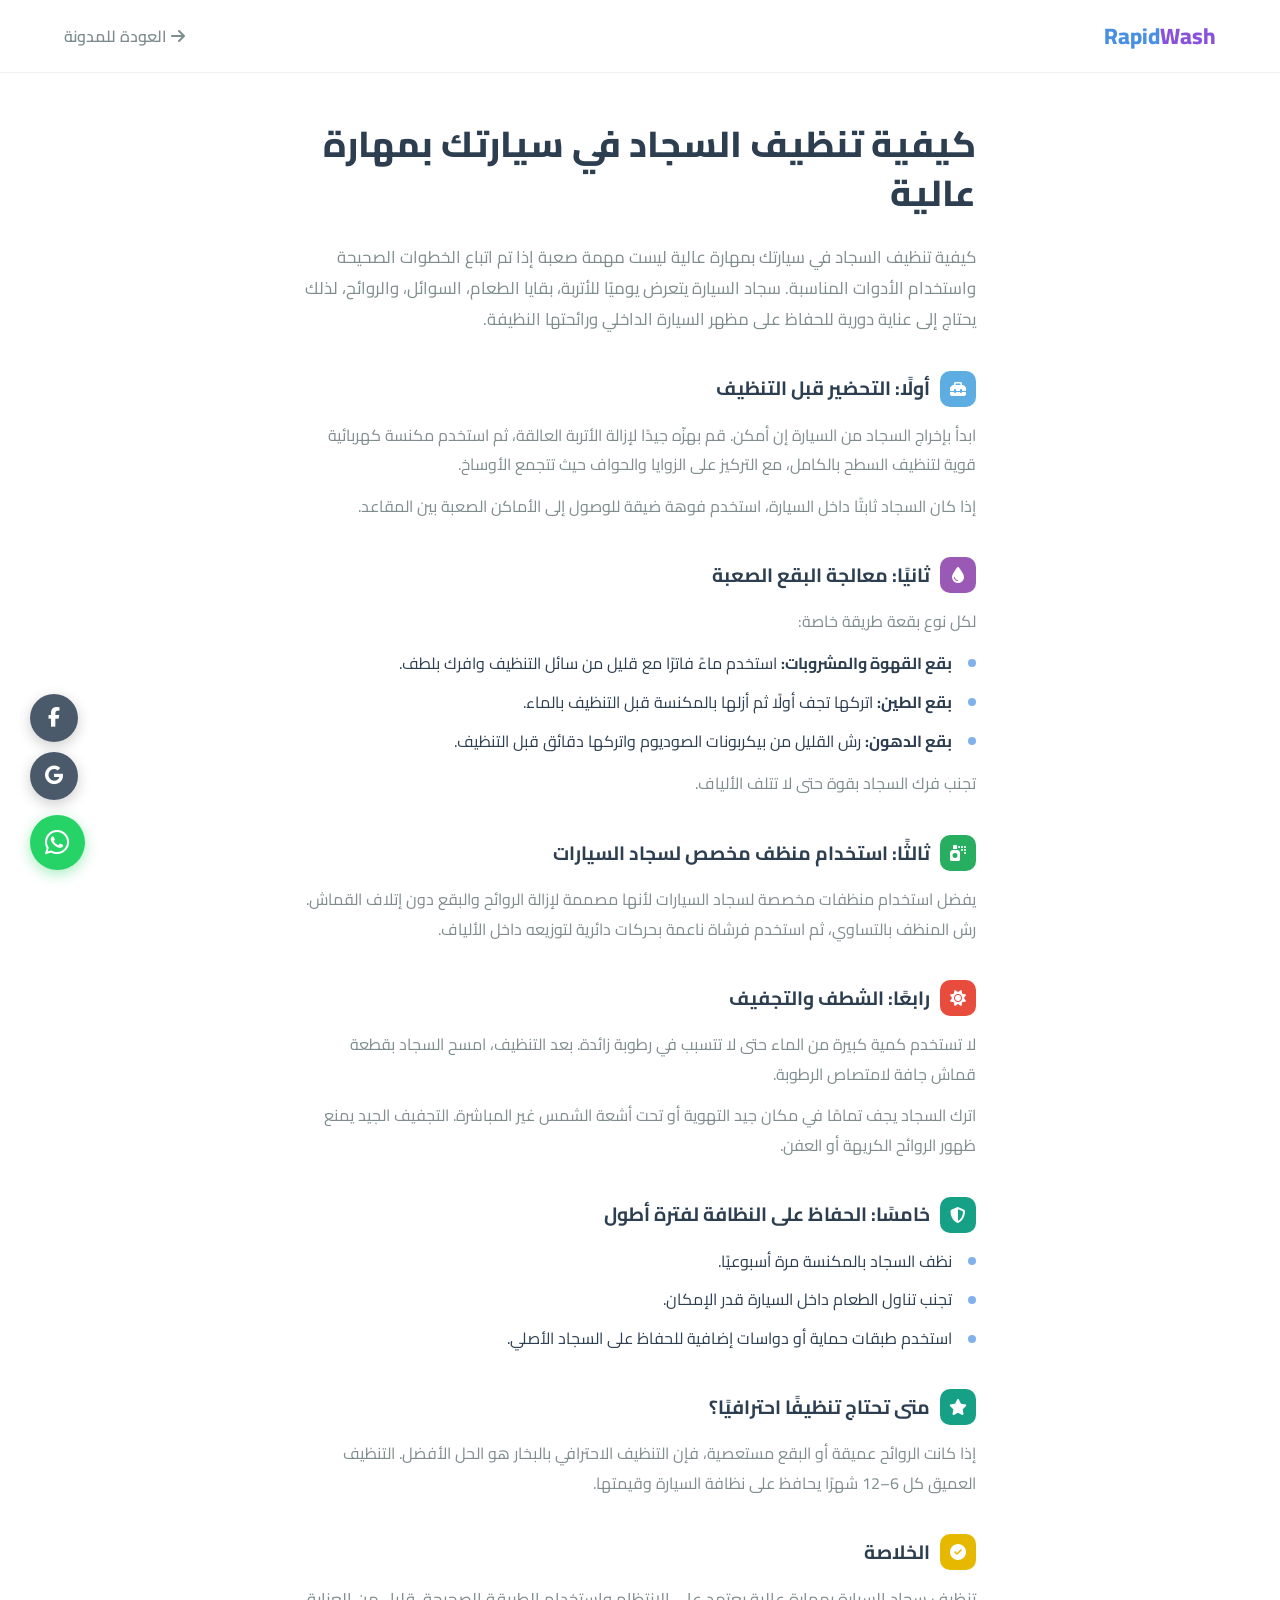
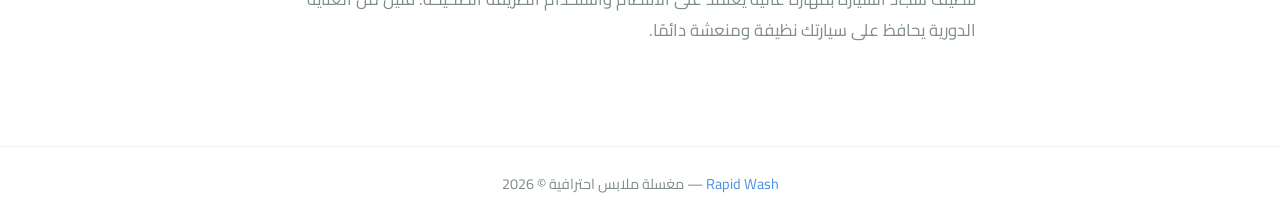
==== blog-car-carpet.html @ 988a0094 "Add files via upload" ====
<!DOCTYPE html>
<html lang="ar" dir="rtl">
<head>
    <meta charset="UTF-8">
    <meta name="viewport" content="width=device-width, initial-scale=1.0">
    <title>كيفية تنظيف السجاد في سيارتك بمهارة عالية | Rapid Wash</title>
    <link href="https://fonts.googleapis.com/css2?family=Cairo:wght@300;400;600;700;800&display=swap" rel="stylesheet">
    <link rel="stylesheet" href="https://cdnjs.cloudflare.com/ajax/libs/font-awesome/6.4.0/css/all.min.css">
    <style>
        :root {
            --primary-color: #4a90e2;
            --accent-color: #8852dd;
            --text-dark: #2c3e50;
            --text-gray: #7f8c8d;
            --bg-light: #ffffff;
            --bg-gray: #f7f9fc;
        }
        * { margin: 0; padding: 0; box-sizing: border-box; }
        body { font-family: 'Cairo', sans-serif; background: var(--bg-light); color: var(--text-dark); line-height: 1.8; }
        a { text-decoration: none; color: var(--primary-color); }
        .site-header {
            background: rgba(255,255,255,0.98);
            box-shadow: 0 1px 0 rgba(0,0,0,0.06);
            padding: 16px 5%;
        }
        .site-header .inner {
            max-width: 1200px;
            margin: 0 auto;
            display: flex;
            justify-content: space-between;
            align-items: center;
        }
        .site-header .logo { font-size: 1.4rem; font-weight: 800; color: var(--primary-color); }
        .site-header .logo span { color: var(--accent-color); }
        .site-header a.back { font-weight: 600; color: var(--text-gray); }
        .site-header a.back:hover { color: var(--primary-color); }
        .article-wrap {
            max-width: 720px;
            margin: 0 auto;
            padding: 48px 24px 64px;
        }
        .article-wrap h1 {
            font-size: clamp(1.75rem, 4vw, 2.25rem);
            font-weight: 800;
            color: var(--text-dark);
            margin-bottom: 24px;
            line-height: 1.35;
        }
        .article-intro {
            font-size: 1.05rem;
            color: var(--text-gray);
            margin-bottom: 36px;
            line-height: 1.85;
        }
        .article-section {
            margin-bottom: 36px;
        }
        .article-section h2 {
            font-size: 1.2rem;
            font-weight: 700;
            color: var(--text-dark);
            margin-bottom: 14px;
            display: flex;
            align-items: center;
            gap: 10px;
        }
        .article-section h2 .icon {
            width: 36px;
            height: 36px;
            border-radius: 10px;
            display: inline-flex;
            align-items: center;
            justify-content: center;
            font-size: 1rem;
            color: #fff;
        }
        .article-section .section-intro,
        .article-section p {
            color: var(--text-gray);
            margin-bottom: 12px;
            font-size: 1rem;
            line-height: 1.85;
        }
        .article-section ul {
            list-style: none;
            padding-right: 0;
        }
        .article-section li {
            position: relative;
            padding-right: 24px;
            margin-bottom: 10px;
            color: var(--text-dark);
            font-size: 1rem;
        }
        .article-section li::before {
            content: '';
            position: absolute;
            right: 0;
            top: 0.65em;
            width: 8px;
            height: 8px;
            border-radius: 50%;
            background: var(--primary-color);
            opacity: 0.7;
        }
        .article-section.conclusion h2 .icon { background: #e6b800; }
        .article-section.conclusion p { color: var(--text-gray); font-size: 1.05rem; }
        .article-section.pro-tip h2 .icon { background: #16a085; }
        .site-footer {
            text-align: center;
            padding: 24px;
            color: var(--text-gray);
            font-size: 0.9rem;
            border-top: 1px solid rgba(0,0,0,0.06);
        }
        .site-footer a { color: var(--primary-color); }
        .social-float {
            position: fixed; left: 30px; bottom: 100px; z-index: 99;
            display: flex; flex-direction: column; gap: 10px;
        }
        .social-float a {
            display: flex; align-items: center; justify-content: center;
            width: 48px; height: 48px; border-radius: 50%; color: #fff;
            background: rgba(44, 62, 80, 0.85); box-shadow: 0 4px 14px rgba(0,0,0,0.2);
            transition: 0.3s;
        }
        .social-float a:hover { transform: translateY(-3px); color: #fff; }
        .social-float a.social-fb:hover { background: #1877f2; }
        .social-float a.social-google:hover { background: #4285f4; }
        .social-float a i { font-size: 1.2rem; }
        @media (max-width: 768px) {
            .social-float { left: max(20px, env(safe-area-inset-left, 20px)); bottom: calc(95px + env(safe-area-inset-bottom, 0px)); }
            .social-float a { width: 44px; height: 44px; }
        }
        .wa-float {
            position: fixed; bottom: 30px; left: 30px; background-color: #25d366; color: #fff;
            width: 55px; height: 55px; border-radius: 50%; font-size: 28px;
            box-shadow: 0 4px 14px rgba(37, 211, 102, 0.4); z-index: 100;
            display: flex; align-items: center; justify-content: center; transition: 0.3s;
        }
        .wa-float:hover { transform: scale(1.05); color: #fff; }
        @media (max-width: 768px) {
            .wa-float { left: max(20px, env(safe-area-inset-left, 20px)); bottom: max(20px, env(safe-area-inset-bottom, 20px)); width: 50px; height: 50px; font-size: 26px; }
        }
    </style>
</head>
<body>
    <div class="social-float">
        <a href="https://www.facebook.com/people/Rapid-Wash/61552654572607/" target="_blank" rel="noopener noreferrer" class="social-fb" aria-label="فيسبوك"><i class="fab fa-facebook-f"></i></a>
        <a href="https://www.google.com/maps/place/14+%D8%B4%D8%A7%D8%B1%D8%B9+%D8%A7%D9%84%D8%A3%D9%82%D8%B5%D9%8A+-+Al+Rashidiya+3+-+Ajman%E2%80%AD/@25.3953186,55.435389,17z/data=!3m1!4b1!4m6!3m5!1s0x3e5f59dab01d4887:0xf356e7e96817700c!8m2!3d25.3953186!4d55.435389!16s%2Fg%2F11pqs3h8qr?entry=ttu" target="_blank" rel="noopener noreferrer" class="social-google" aria-label="جوجل"><i class="fab fa-google"></i></a>
    </div>
    <a href="https://wa.me/971524412009" target="_blank" rel="noopener noreferrer" class="wa-float" aria-label="واتساب"><i class="fab fa-whatsapp"></i></a>
    <header class="site-header">
        <div class="inner">
            <a href="index.html" class="logo">Rapid<span>Wash</span></a>
            <a href="index.html#blog" class="back"><i class="fas fa-arrow-right"></i> العودة للمدونة</a>
        </div>
    </header>

    <article class="article-wrap">
        <h1>كيفية تنظيف السجاد في سيارتك بمهارة عالية</h1>
        <p class="article-intro">
            كيفية تنظيف السجاد في سيارتك بمهارة عالية ليست مهمة صعبة إذا تم اتباع الخطوات الصحيحة واستخدام الأدوات المناسبة. سجاد السيارة يتعرض يوميًا للأتربة، بقايا الطعام، السوائل، والروائح، لذلك يحتاج إلى عناية دورية للحفاظ على مظهر السيارة الداخلي ورائحتها النظيفة.
        </p>

        <section class="article-section">
            <h2><span class="icon" style="background:#5dade2;"><i class="fas fa-toolbox"></i></span> أولًا: التحضير قبل التنظيف</h2>
            <p>ابدأ بإخراج السجاد من السيارة إن أمكن. قم بهزّه جيدًا لإزالة الأتربة العالقة، ثم استخدم مكنسة كهربائية قوية لتنظيف السطح بالكامل، مع التركيز على الزوايا والحواف حيث تتجمع الأوساخ.</p>
            <p>إذا كان السجاد ثابتًا داخل السيارة، استخدم فوهة ضيقة للوصول إلى الأماكن الصعبة بين المقاعد.</p>
        </section>

        <section class="article-section">
            <h2><span class="icon" style="background:#9b59b6;"><i class="fas fa-droplet"></i></span> ثانيًا: معالجة البقع الصعبة</h2>
            <p class="section-intro">لكل نوع بقعة طريقة خاصة:</p>
            <ul>
                <li><strong>بقع القهوة والمشروبات:</strong> استخدم ماءً فاترًا مع قليل من سائل التنظيف وافرك بلطف.</li>
                <li><strong>بقع الطين:</strong> اتركها تجف أولًا ثم أزلها بالمكنسة قبل التنظيف بالماء.</li>
                <li><strong>بقع الدهون:</strong> رش القليل من بيكربونات الصوديوم واتركها دقائق قبل التنظيف.</li>
            </ul>
            <p style="margin-top:14px;">تجنب فرك السجاد بقوة حتى لا تتلف الألياف.</p>
        </section>

        <section class="article-section">
            <h2><span class="icon" style="background:#27ae60;"><i class="fas fa-spray-can"></i></span> ثالثًا: استخدام منظف مخصص لسجاد السيارات</h2>
            <p>يفضل استخدام منظفات مخصصة لسجاد السيارات لأنها مصممة لإزالة الروائح والبقع دون إتلاف القماش. رش المنظف بالتساوي، ثم استخدم فرشاة ناعمة بحركات دائرية لتوزيعه داخل الألياف.</p>
        </section>

        <section class="article-section">
            <h2><span class="icon" style="background:#e74c3c;"><i class="fas fa-sun"></i></span> رابعًا: الشطف والتجفيف</h2>
            <p>لا تستخدم كمية كبيرة من الماء حتى لا تتسبب في رطوبة زائدة. بعد التنظيف، امسح السجاد بقطعة قماش جافة لامتصاص الرطوبة.</p>
            <p>اترك السجاد يجف تمامًا في مكان جيد التهوية أو تحت أشعة الشمس غير المباشرة. التجفيف الجيد يمنع ظهور الروائح الكريهة أو العفن.</p>
        </section>

        <section class="article-section">
            <h2><span class="icon" style="background:#16a085;"><i class="fas fa-shield-halved"></i></span> خامسًا: الحفاظ على النظافة لفترة أطول</h2>
            <ul>
                <li>نظف السجاد بالمكنسة مرة أسبوعيًا.</li>
                <li>تجنب تناول الطعام داخل السيارة قدر الإمكان.</li>
                <li>استخدم طبقات حماية أو دواسات إضافية للحفاظ على السجاد الأصلي.</li>
            </ul>
        </section>

        <section class="article-section pro-tip">
            <h2><span class="icon"><i class="fas fa-star"></i></span> متى تحتاج تنظيفًا احترافيًا؟</h2>
            <p>إذا كانت الروائح عميقة أو البقع مستعصية، فإن التنظيف الاحترافي بالبخار هو الحل الأفضل. التنظيف العميق كل 6–12 شهرًا يحافظ على نظافة السيارة وقيمتها.</p>
        </section>

        <section class="article-section conclusion">
            <h2><span class="icon"><i class="fas fa-check-circle"></i></span> الخلاصة</h2>
            <p>
                تنظيف سجاد السيارة بمهارة عالية يعتمد على الانتظام واستخدام الطريقة الصحيحة. قليل من العناية الدورية يحافظ على سيارتك نظيفة ومنعشة دائمًا.
            </p>
        </section>
    </article>

    <footer class="site-footer">
        <a href="index.html">Rapid Wash</a> — مغسلة ملابس احترافية &copy; 2026
    </footer>
</body>
</html>
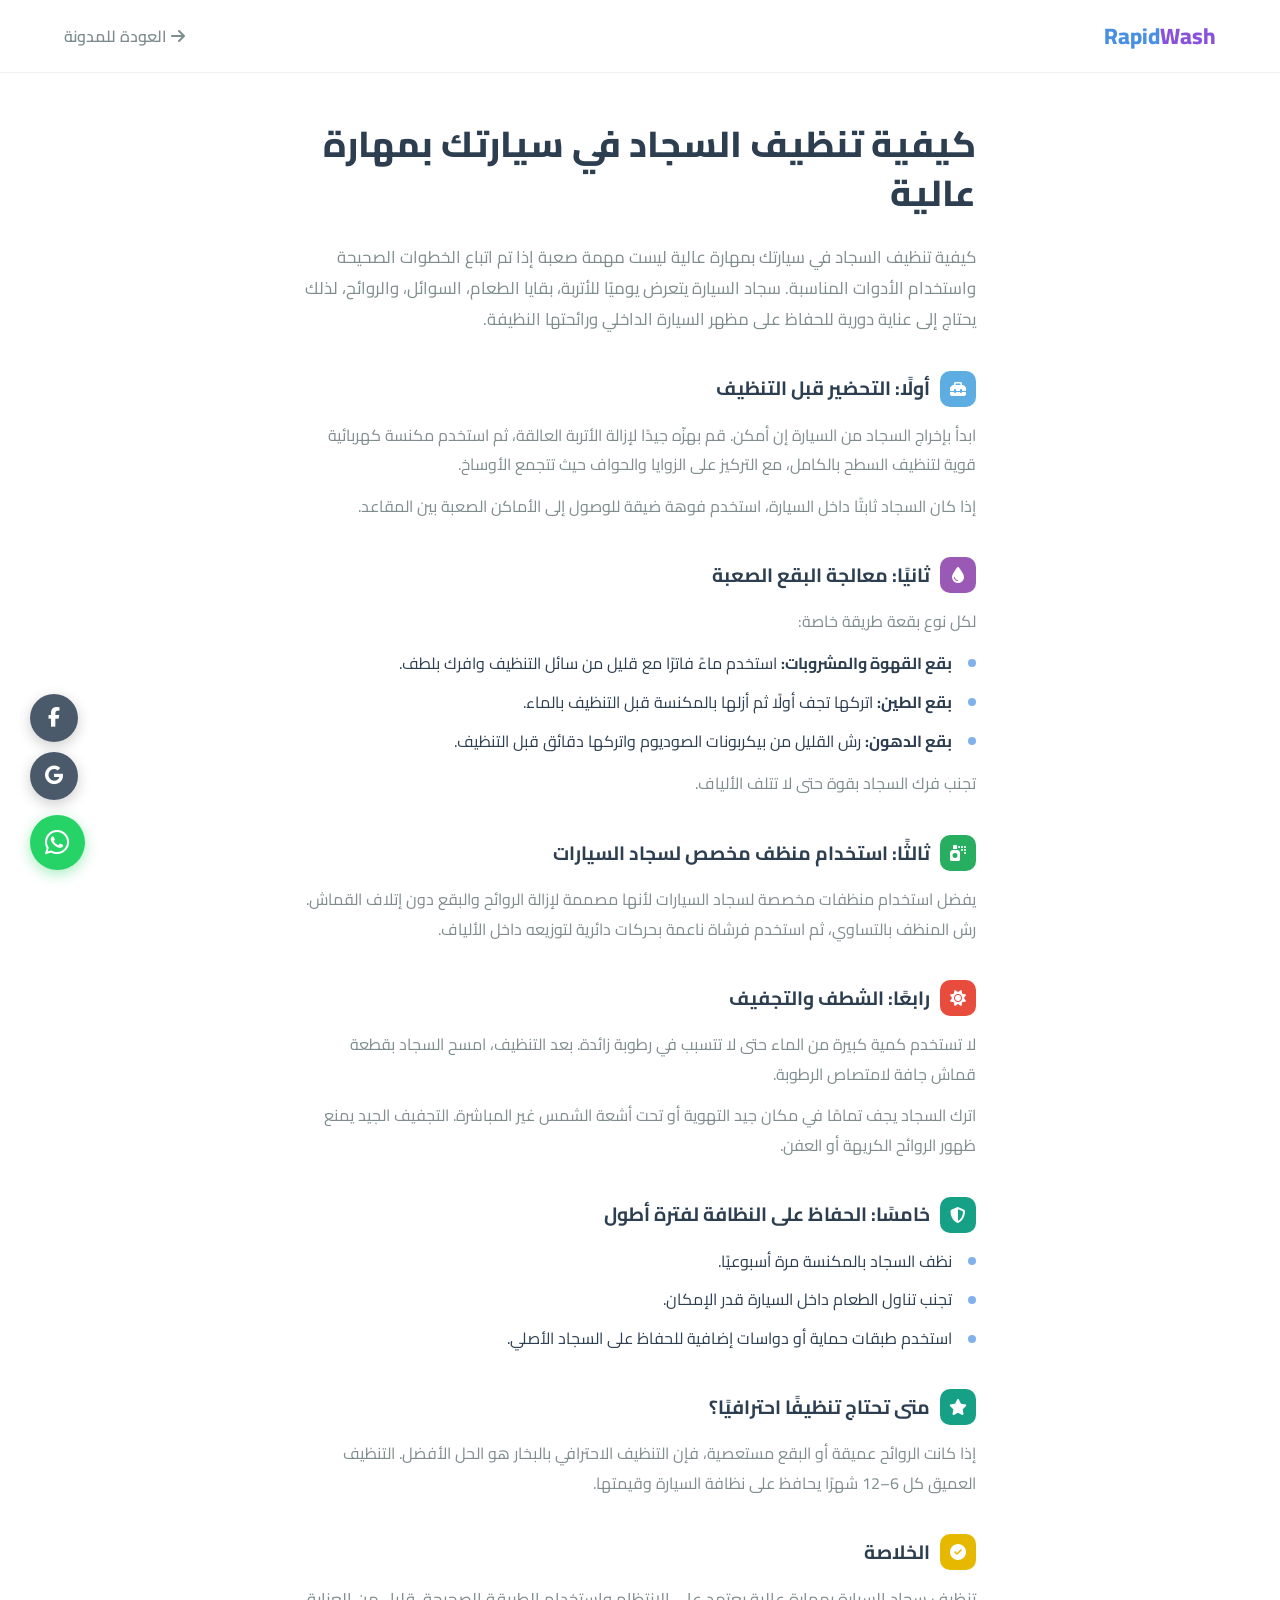
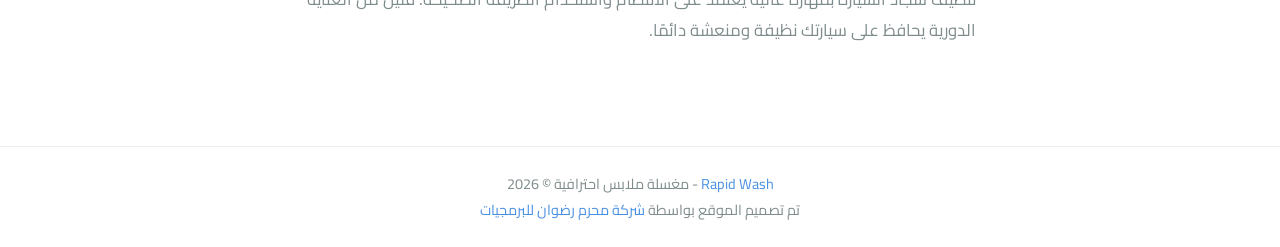
==== commit 4d2d3bcc: "Add files via upload" ====
--- a/blog-car-carpet.html
+++ b/blog-car-carpet.html
@@ -213,8 +213,11 @@
         </section>
     </article>
 
-    <footer class="site-footer">
-        <a href="index.html">Rapid Wash</a> — مغسلة ملابس احترافية &copy; 2026
+    <footer class="site-footer">
+        <a href="index.html">Rapid Wash</a> - مغسلة ملابس احترافية &copy; 2026
+        <br>
+        تم تصميم الموقع بواسطة
+        <a href="https://moharamradwan.com/" target="_blank" rel="noopener noreferrer">شركة محرم رضوان للبرمجيات</a>
     </footer>
 </body>
 </html>
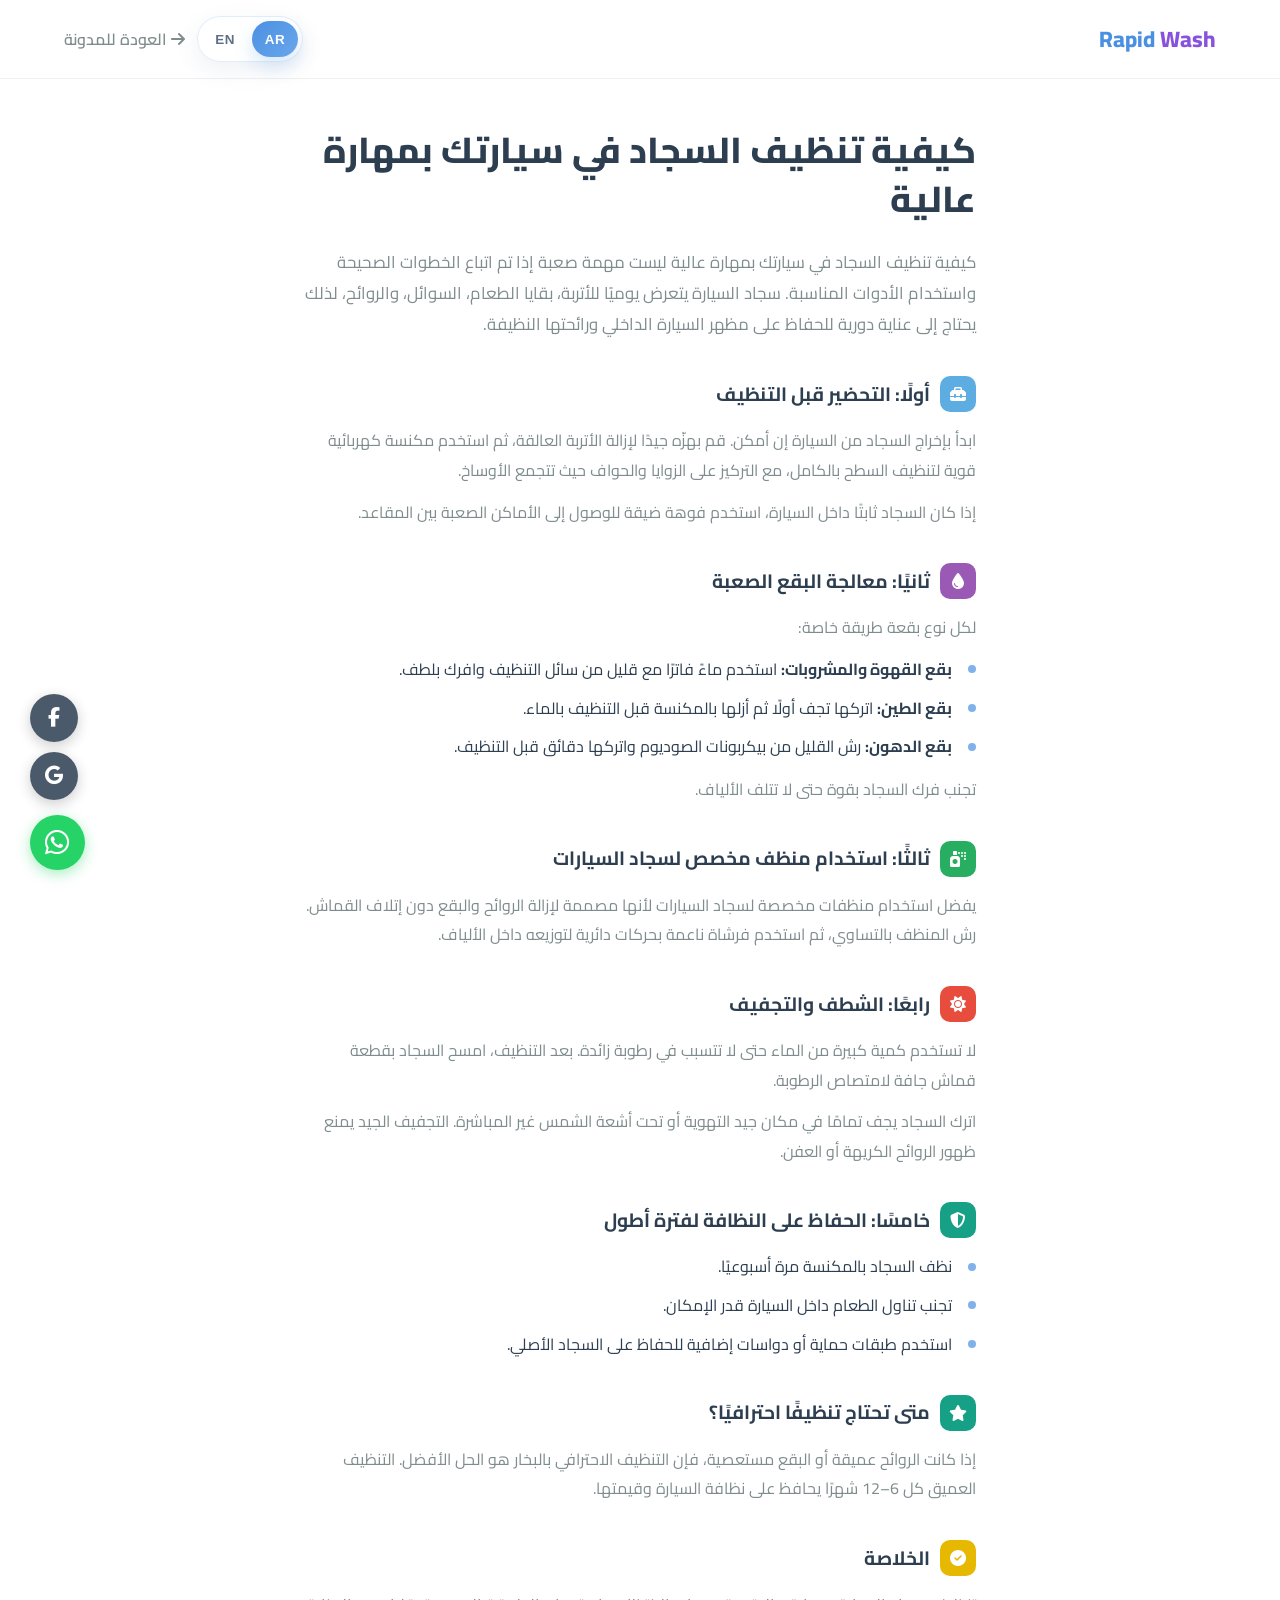
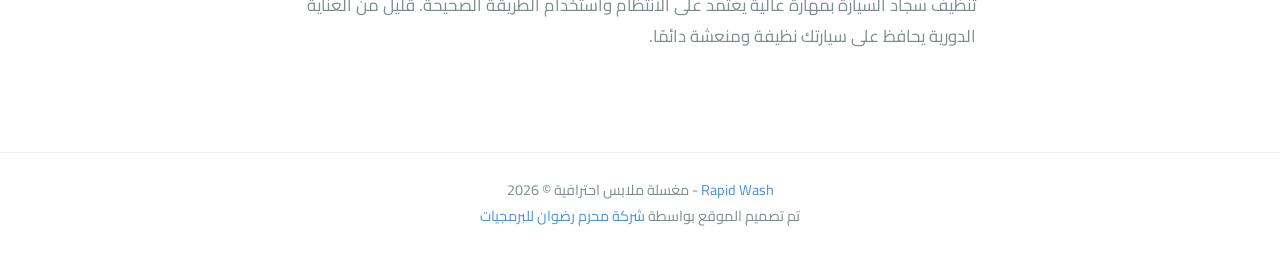
==== commit 54208f15: "Add files via upload" ====
--- a/blog-car-carpet.html
+++ b/blog-car-carpet.html
@@ -6,6 +6,19 @@
     <title>كيفية تنظيف السجاد في سيارتك بمهارة عالية | Rapid Wash</title>
     <link href="https://fonts.googleapis.com/css2?family=Cairo:wght@300;400;600;700;800&display=swap" rel="stylesheet">
     <link rel="stylesheet" href="https://cdnjs.cloudflare.com/ajax/libs/font-awesome/6.4.0/css/all.min.css">
+    <link rel="stylesheet" href="css/rapidwash-i18n.css">
+    <script>
+        (function() {
+            try {
+                if (window.localStorage.getItem('rapidwash-language') === 'en') {
+                    document.documentElement.lang = 'en';
+                    document.documentElement.dir = 'ltr';
+                }
+            } catch (error) {
+                return;
+            }
+        })();
+    </script>
     <style>
         :root {
             --primary-color: #4a90e2;
@@ -144,7 +157,7 @@
         }
     </style>
 </head>
-<body>
+<body data-page="blog-car-carpet">
     <div class="social-float">
         <a href="https://www.facebook.com/people/Rapid-Wash/61552654572607/" target="_blank" rel="noopener noreferrer" class="social-fb" aria-label="فيسبوك"><i class="fab fa-facebook-f"></i></a>
         <a href="https://www.google.com/maps/place/14+%D8%B4%D8%A7%D8%B1%D8%B9+%D8%A7%D9%84%D8%A3%D9%82%D8%B5%D9%8A+-+Al+Rashidiya+3+-+Ajman%E2%80%AD/@25.3953186,55.435389,17z/data=!3m1!4b1!4m6!3m5!1s0x3e5f59dab01d4887:0xf356e7e96817700c!8m2!3d25.3953186!4d55.435389!16s%2Fg%2F11pqs3h8qr?entry=ttu" target="_blank" rel="noopener noreferrer" class="social-google" aria-label="جوجل"><i class="fab fa-google"></i></a>
@@ -152,8 +165,11 @@
     <a href="https://wa.me/971524412009" target="_blank" rel="noopener noreferrer" class="wa-float" aria-label="واتساب"><i class="fab fa-whatsapp"></i></a>
     <header class="site-header">
         <div class="inner">
-            <a href="index.html" class="logo">Rapid<span>Wash</span></a>
-            <a href="index.html#blog" class="back"><i class="fas fa-arrow-right"></i> العودة للمدونة</a>
+            <a href="index.html" class="logo"><bdi dir="ltr">Rapid <span>Wash</span></bdi></a>
+            <div class="header-tools">
+                <div class="lang-switcher" data-language-switcher></div>
+                <a href="index.html#blog" class="back"><i class="fas fa-arrow-right"></i> العودة للمدونة</a>
+            </div>
         </div>
     </header>
 
@@ -219,5 +235,6 @@
         تم تصميم الموقع بواسطة
         <a href="https://moharamradwan.com/" target="_blank" rel="noopener noreferrer">شركة محرم رضوان للبرمجيات</a>
     </footer>
+    <script src="js/rapidwash-i18n.js"></script>
 </body>
 </html>
--- a/css/rapidwash-i18n.css
+++ b/css/rapidwash-i18n.css
@@ -0,0 +1,193 @@
+.nav-actions,
+.header-tools {
+    display: flex;
+    align-items: center;
+    gap: 12px;
+}
+
+.site-header .inner {
+    gap: 12px;
+}
+
+.navbar > .logo,
+.site-header .inner > .logo {
+    margin-inline-end: clamp(18px, 2.8vw, 42px);
+}
+
+.nav-actions {
+    margin-inline-start: auto;
+}
+
+.header-tools {
+    flex-wrap: wrap;
+    margin-inline-start: auto;
+}
+
+.lang-switcher {
+    display: inline-flex;
+    align-items: center;
+    gap: 4px;
+    padding: 4px;
+    border-radius: 999px;
+    border: 1px solid rgba(74, 144, 226, 0.16);
+    background: rgba(255, 255, 255, 0.92);
+    box-shadow: 0 8px 24px rgba(32, 76, 125, 0.08);
+    flex-shrink: 0;
+}
+
+.lang-switcher button {
+    border: none;
+    background: transparent;
+    color: #5e7086;
+    min-width: 46px;
+    height: 36px;
+    border-radius: 999px;
+    font-weight: 800;
+    font-size: 0.84rem;
+    letter-spacing: 0.04em;
+    cursor: pointer;
+    transition: background 0.2s ease, color 0.2s ease, transform 0.2s ease;
+}
+
+.lang-switcher button:hover {
+    color: #2c3e50;
+}
+
+.lang-switcher button.is-active {
+    background: linear-gradient(135deg, #4a90e2, #6aa7eb);
+    color: #fff;
+    box-shadow: 0 8px 18px rgba(74, 144, 226, 0.22);
+}
+
+html[dir="ltr"] body {
+    direction: ltr;
+}
+
+html[dir="ltr"] .hero-content,
+html[dir="ltr"] .services-overview,
+html[dir="ltr"] .service-card-body,
+html[dir="ltr"] .pricing-overview,
+html[dir="ltr"] .pricing-catalog,
+html[dir="ltr"] .section-header,
+html[dir="ltr"] .about-intro-text,
+html[dir="ltr"] .feature-item,
+html[dir="ltr"] .blog-card-body,
+html[dir="ltr"] .map-address-card,
+html[dir="ltr"] .footer-col,
+html[dir="ltr"] .gallery-hero-content,
+html[dir="ltr"] .gallery-toolbar,
+html[dir="ltr"] .gallery-cta,
+html[dir="ltr"] .article-wrap,
+html[dir="ltr"] .article-section,
+html[dir="ltr"] .site-footer {
+    text-align: left;
+}
+
+html[dir="ltr"] .hero-info-top {
+    left: 18px;
+    right: auto;
+}
+
+html[dir="ltr"] .hero-info-bottom {
+    right: 18px;
+    left: auto;
+}
+
+html[dir="ltr"] .hero-stage-badge {
+    left: 16px;
+    right: auto;
+}
+
+html[dir="ltr"] .nav-links {
+    direction: ltr;
+}
+
+html[dir="ltr"] .service-points li,
+html[dir="ltr"] .article-section li,
+html[dir="ltr"] .tips-list li {
+    padding-left: 24px;
+    padding-right: 0;
+}
+
+html[dir="ltr"] .service-points li::before,
+html[dir="ltr"] .article-section li::before,
+html[dir="ltr"] .tips-list li::before {
+    left: 0;
+    right: auto;
+}
+
+html[dir="ltr"] .service-link i,
+html[dir="ltr"] .read-more i,
+html[dir="ltr"] .back i {
+    transform: scaleX(-1);
+}
+
+html[dir="ltr"] .nav-links,
+html[dir="ltr"] .pricing-strip,
+html[dir="ltr"] .hero-service-strip,
+html[dir="ltr"] .services-overview-list,
+html[dir="ltr"] .services-stats,
+html[dir="ltr"] .hero-proof,
+html[dir="ltr"] .footer-social {
+    justify-content: flex-start;
+}
+
+html[dir="ltr"] .nav-links li.mobile-menu-close,
+html[dir="ltr"] .contact-box a,
+html[dir="ltr"] .footer-col a,
+html[dir="ltr"] .footer-col p {
+    text-align: left;
+}
+
+@media (max-width: 1024px) {
+    .nav-actions {
+        gap: 10px;
+    }
+}
+
+@media (max-width: 768px) {
+    .nav-actions,
+    .header-tools {
+        gap: 8px;
+    }
+
+    .site-header .inner {
+        flex-wrap: wrap;
+    }
+
+    .navbar > .logo,
+    .site-header .inner > .logo {
+        margin-inline-end: 12px;
+    }
+
+    .header-tools {
+        width: 100%;
+        justify-content: space-between;
+    }
+
+    .lang-switcher button {
+        min-width: 42px;
+        height: 34px;
+    }
+
+    html[dir="ltr"] .nav-links {
+        left: 0;
+        right: auto;
+        box-shadow: 4px 0 24px rgba(0, 0, 0, 0.12);
+    }
+
+    html[dir="ltr"] .hero-stage-badge {
+        left: 12px;
+        right: auto;
+    }
+
+    html[dir="ltr"] .hero-info-top {
+        left: 8px;
+        right: 8px;
+    }
+
+    html[dir="ltr"] .hero-info-bottom {
+        right: 8px;
+        left: auto;
+    }
+}
